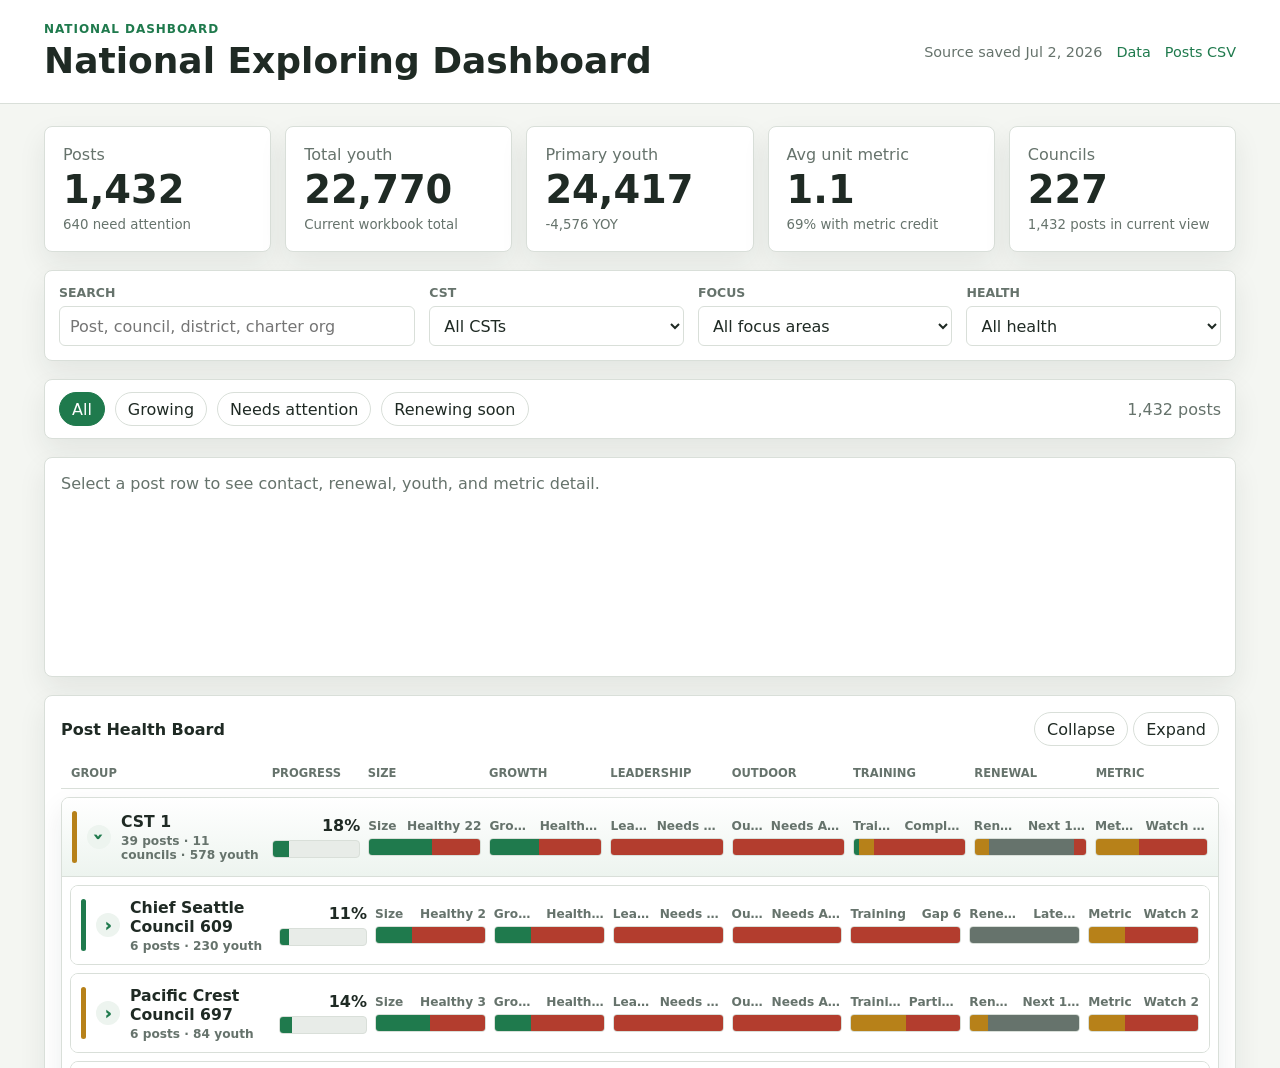
==== index.html @ 8e71f33a "Deploy National Exploring dashboard" ====
<!doctype html>
<html lang="en">
  <head>
    <meta charset="utf-8">
    <meta name="viewport" content="width=device-width, initial-scale=1">
    <meta http-equiv="refresh" content="0; url=src/">
    <title>National Exploring Dashboard</title>
    <link rel="canonical" href="src/">
    <link rel="icon" type="image/png" sizes="32x32" href="src/assets/favicon-32.png">
    <link rel="icon" type="image/png" sizes="192x192" href="src/assets/favicon-192.png">
    <link rel="apple-touch-icon" sizes="180x180" href="src/assets/favicon-180.png">
  </head>
  <body>
    <p><a href="src/">Open the National Exploring Dashboard</a></p>
  </body>
</html>
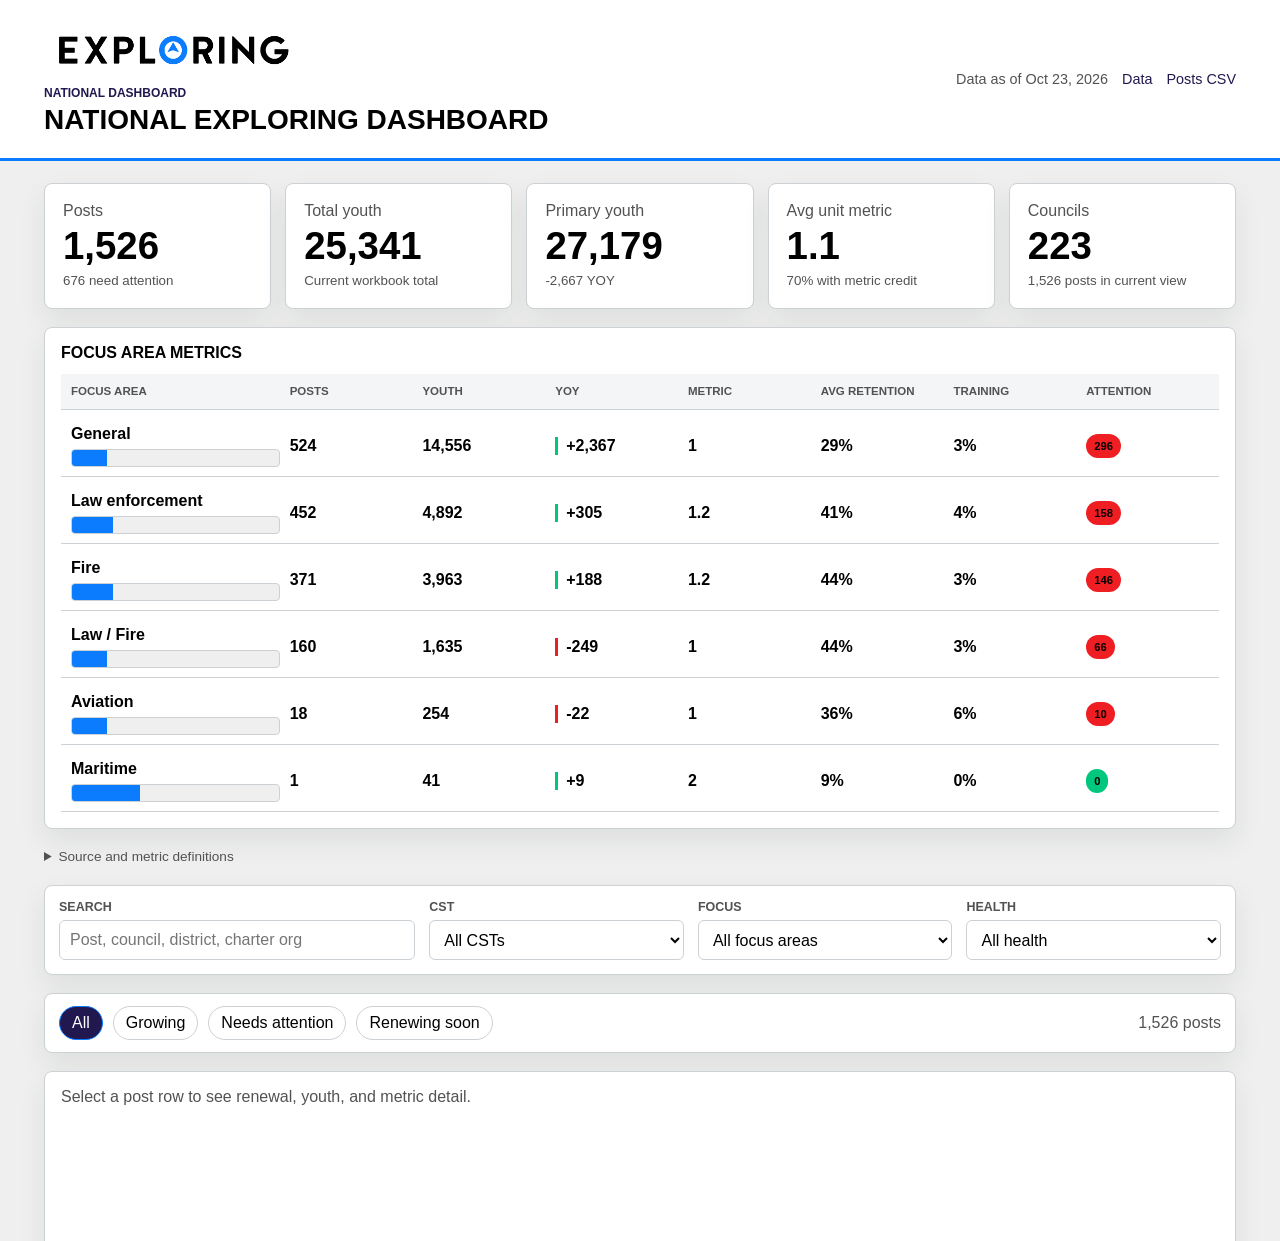
==== commit 4f3257ab: "Apply Exploring brand identity guidelines" ====
--- a/index.html
+++ b/index.html
@@ -6,9 +6,9 @@
     <meta http-equiv="refresh" content="0; url=src/">
     <title>National Exploring Dashboard</title>
     <link rel="canonical" href="src/">
-    <link rel="icon" type="image/png" sizes="32x32" href="src/assets/favicon-32.png">
-    <link rel="icon" type="image/png" sizes="192x192" href="src/assets/favicon-192.png">
-    <link rel="apple-touch-icon" sizes="180x180" href="src/assets/favicon-180.png">
+    <link rel="icon" type="image/png" sizes="32x32" href="src/assets/exploring-favicon-32.png">
+    <link rel="icon" type="image/png" sizes="192x192" href="src/assets/exploring-favicon-192.png">
+    <link rel="apple-touch-icon" sizes="180x180" href="src/assets/exploring-favicon-180.png">
   </head>
   <body>
     <p><a href="src/">Open the National Exploring Dashboard</a></p>
